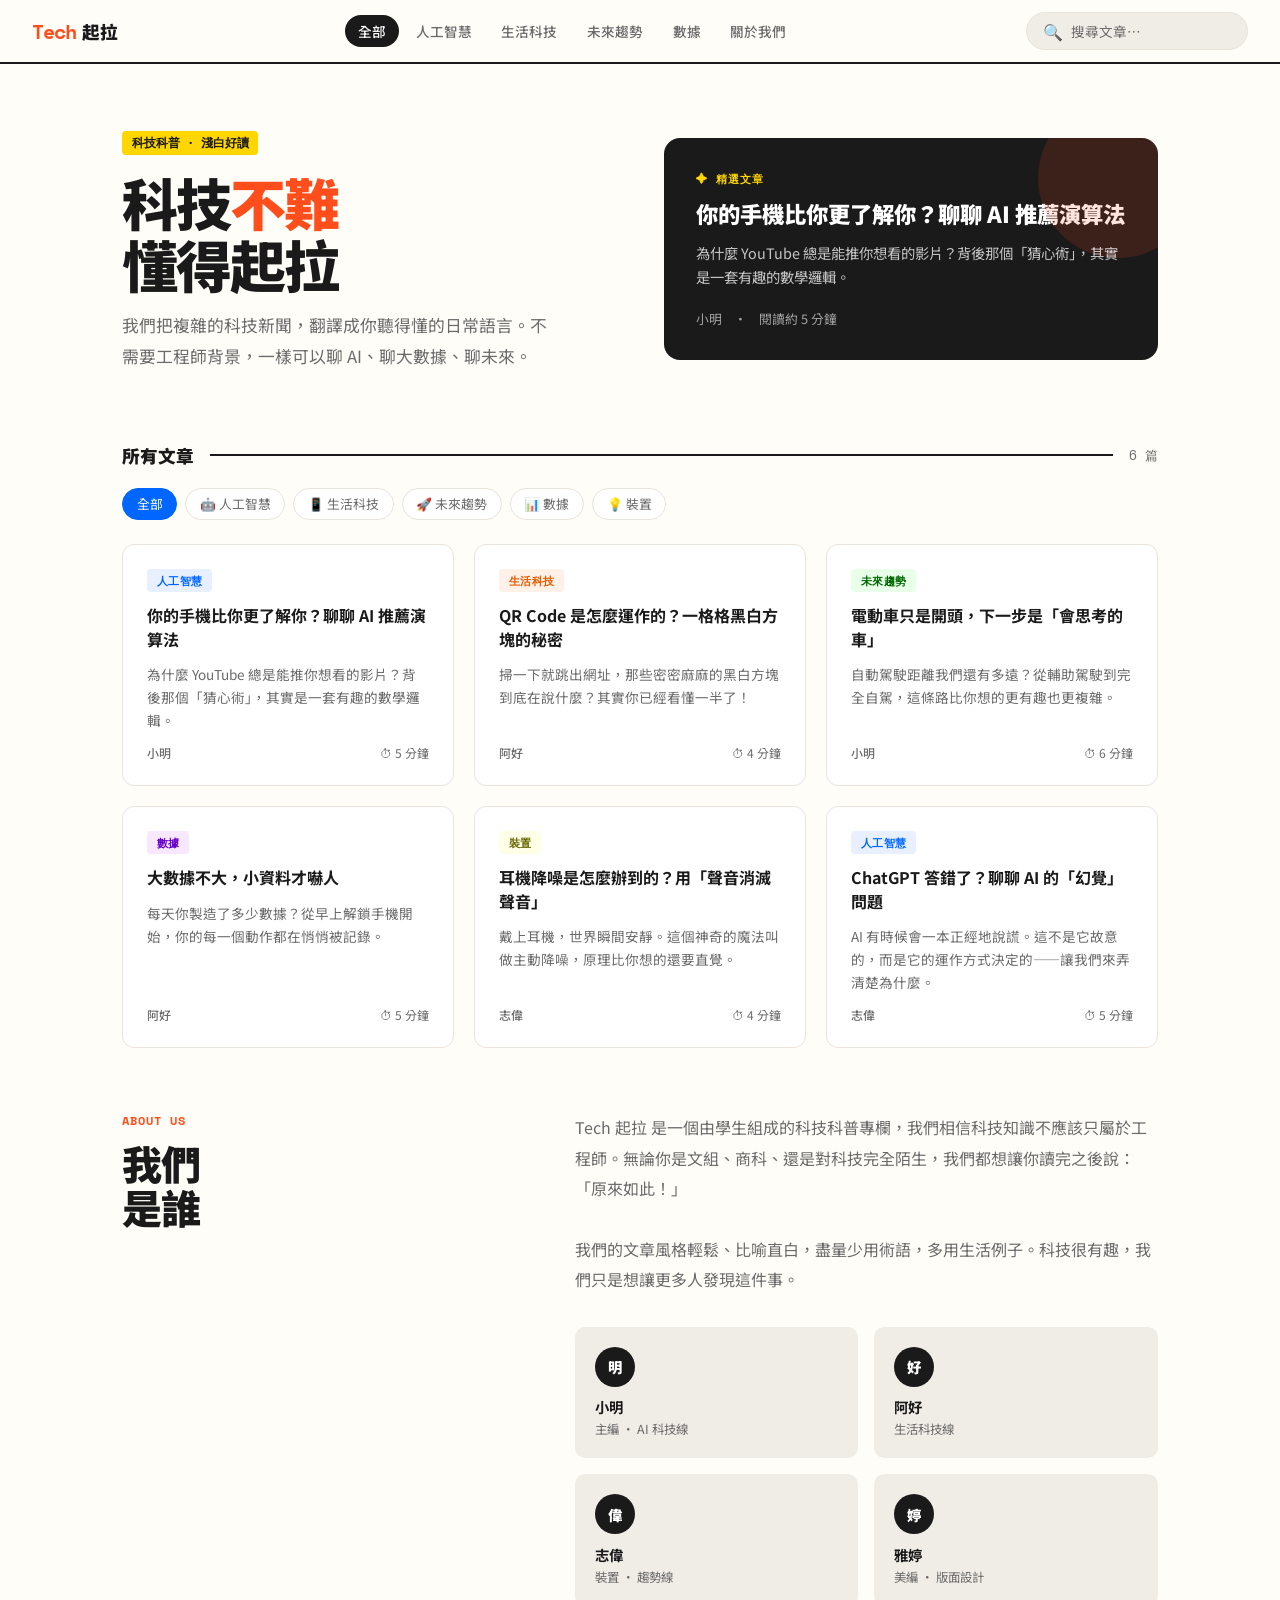
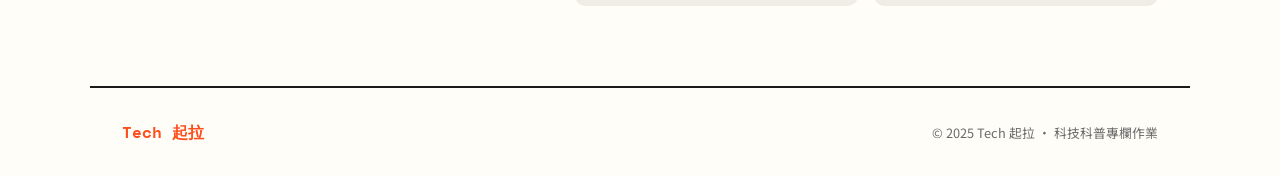
==== tech-qila.html @ 8c1a24b3 "first commit" ====
<!DOCTYPE html>
<html lang="zh-TW">
<head>
<meta charset="UTF-8">
<meta name="viewport" content="width=device-width, initial-scale=1.0">
<title>Tech 起拉 — 科技科普專欄</title>
<link rel="preconnect" href="https://fonts.googleapis.com">
<link href="https://fonts.googleapis.com/css2?family=Noto+Sans+TC:wght@400;500;700;900&family=Space+Mono:wght@400;700&display=swap" rel="stylesheet">
<style>
  :root {
    --bg: #FFFDF7;
    --ink: #1A1A1A;
    --ink-light: #6B6B6B;
    --accent: #FF4D1C;
    --accent2: #0066FF;
    --accent3: #FFD600;
    --card-bg: #FFFFFF;
    --border: #E8E4DC;
    --tag-bg: #F0EDE6;
  }

  * { margin: 0; padding: 0; box-sizing: border-box; }

  body {
    font-family: 'Noto Sans TC', sans-serif;
    background: var(--bg);
    color: var(--ink);
    overflow-x: hidden;
  }

  /* ── HEADER ── */
  header {
    position: sticky;
    top: 0;
    z-index: 100;
    background: var(--bg);
    border-bottom: 2px solid var(--ink);
    padding: 0 2rem;
    display: flex;
    align-items: center;
    justify-content: space-between;
    height: 64px;
  }

  .logo {
    display: flex;
    align-items: baseline;
    gap: 0.4rem;
    text-decoration: none;
  }
  .logo-tech {
    font-family: 'Space Mono', monospace;
    font-size: 1.25rem;
    font-weight: 700;
    color: var(--accent);
    letter-spacing: -1px;
  }
  .logo-zh {
    font-size: 1.1rem;
    font-weight: 900;
    color: var(--ink);
  }

  nav { display: flex; gap: 0.25rem; }
  nav button {
    background: none;
    border: none;
    padding: 0.4rem 0.8rem;
    font-family: 'Noto Sans TC', sans-serif;
    font-size: 0.85rem;
    font-weight: 500;
    color: var(--ink-light);
    cursor: pointer;
    border-radius: 20px;
    transition: all 0.2s;
  }
  nav button:hover, nav button.active {
    background: var(--ink);
    color: white;
  }

  .header-search {
    display: flex;
    align-items: center;
    gap: 0.5rem;
    background: var(--tag-bg);
    border: 1.5px solid var(--border);
    border-radius: 24px;
    padding: 0.4rem 1rem;
    transition: border-color 0.2s;
  }
  .header-search:focus-within { border-color: var(--accent2); }
  .header-search input {
    background: none;
    border: none;
    outline: none;
    font-family: 'Noto Sans TC', sans-serif;
    font-size: 0.85rem;
    color: var(--ink);
    width: 160px;
  }
  .header-search input::placeholder { color: var(--ink-light); }
  .search-icon { color: var(--ink-light); font-size: 1rem; }

  /* ── HERO ── */
  .hero {
    padding: 4rem 2rem 2rem;
    max-width: 1100px;
    margin: 0 auto;
    display: grid;
    grid-template-columns: 1fr 1fr;
    gap: 3rem;
    align-items: center;
  }

  .hero-text {}
  .hero-eyebrow {
    display: inline-block;
    font-family: 'Space Mono', monospace;
    font-size: 0.75rem;
    background: var(--accent3);
    color: var(--ink);
    padding: 0.2rem 0.6rem;
    border-radius: 4px;
    margin-bottom: 1rem;
    font-weight: 700;
  }
  .hero h1 {
    font-size: clamp(2.2rem, 5vw, 3.5rem);
    font-weight: 900;
    line-height: 1.1;
    letter-spacing: -2px;
    margin-bottom: 1rem;
  }
  .hero h1 span { color: var(--accent); }
  .hero-desc {
    font-size: 1.05rem;
    line-height: 1.8;
    color: var(--ink-light);
    max-width: 440px;
  }

  .hero-featured {
    background: var(--ink);
    border-radius: 16px;
    padding: 2rem;
    color: white;
    position: relative;
    overflow: hidden;
    cursor: pointer;
    transition: transform 0.3s;
  }
  .hero-featured:hover { transform: translateY(-4px); }
  .hero-featured::before {
    content: '';
    position: absolute;
    top: -40px; right: -40px;
    width: 160px; height: 160px;
    background: var(--accent);
    border-radius: 50%;
    opacity: 0.15;
  }
  .featured-tag {
    font-family: 'Space Mono', monospace;
    font-size: 0.7rem;
    color: var(--accent3);
    font-weight: 700;
    letter-spacing: 1px;
    margin-bottom: 0.75rem;
  }
  .hero-featured h2 {
    font-size: 1.4rem;
    font-weight: 900;
    line-height: 1.3;
    margin-bottom: 0.75rem;
  }
  .hero-featured p {
    font-size: 0.9rem;
    line-height: 1.7;
    opacity: 0.75;
    margin-bottom: 1.25rem;
  }
  .featured-meta {
    display: flex;
    align-items: center;
    gap: 0.75rem;
    font-size: 0.8rem;
    opacity: 0.6;
  }

  /* ── DIVIDER ── */
  .section-divider {
    max-width: 1100px;
    margin: 2.5rem auto 0;
    padding: 0 2rem;
    display: flex;
    align-items: center;
    gap: 1rem;
  }
  .section-divider h3 {
    font-size: 1.1rem;
    font-weight: 900;
    white-space: nowrap;
  }
  .divider-line {
    flex: 1;
    height: 2px;
    background: var(--ink);
  }

  /* ── TAGS FILTER ── */
  .tags-bar {
    max-width: 1100px;
    margin: 1.25rem auto 0;
    padding: 0 2rem;
    display: flex;
    flex-wrap: wrap;
    gap: 0.5rem;
    align-items: center;
  }
  .tag-btn {
    border: 1.5px solid var(--border);
    background: white;
    padding: 0.35rem 0.85rem;
    border-radius: 20px;
    font-family: 'Noto Sans TC', sans-serif;
    font-size: 0.8rem;
    color: var(--ink-light);
    cursor: pointer;
    transition: all 0.2s;
  }
  .tag-btn:hover { border-color: var(--accent2); color: var(--accent2); }
  .tag-btn.active {
    background: var(--accent2);
    border-color: var(--accent2);
    color: white;
  }

  /* ── ARTICLE GRID ── */
  .articles-grid {
    max-width: 1100px;
    margin: 1.5rem auto 0;
    padding: 0 2rem;
    display: grid;
    grid-template-columns: repeat(3, 1fr);
    gap: 1.25rem;
  }

  .article-card {
    background: var(--card-bg);
    border: 1.5px solid var(--border);
    border-radius: 12px;
    padding: 1.5rem;
    cursor: pointer;
    transition: all 0.25s;
    display: flex;
    flex-direction: column;
    gap: 0.75rem;
    position: relative;
    overflow: hidden;
  }
  .article-card::after {
    content: '';
    position: absolute;
    bottom: 0; left: 0; right: 0;
    height: 3px;
    background: var(--accent);
    transform: scaleX(0);
    transition: transform 0.25s;
    transform-origin: left;
  }
  .article-card:hover {
    border-color: var(--ink);
    transform: translateY(-3px);
    box-shadow: 4px 4px 0 var(--ink);
  }
  .article-card:hover::after { transform: scaleX(1); }

  .card-category {
    font-family: 'Space Mono', monospace;
    font-size: 0.7rem;
    font-weight: 700;
    letter-spacing: 0.5px;
    padding: 0.2rem 0.6rem;
    border-radius: 4px;
    display: inline-block;
    width: fit-content;
  }
  .cat-ai { background: #E8F0FF; color: var(--accent2); }
  .cat-life { background: #FFF0E8; color: #E05C00; }
  .cat-future { background: #E8FFE8; color: #006600; }
  .cat-data { background: #F8E8FF; color: #6600CC; }
  .cat-device { background: #FFFFE8; color: #666600; }

  .card-title {
    font-size: 1rem;
    font-weight: 700;
    line-height: 1.45;
    color: var(--ink);
  }
  .card-excerpt {
    font-size: 0.85rem;
    line-height: 1.7;
    color: var(--ink-light);
    flex: 1;
  }
  .card-footer {
    display: flex;
    justify-content: space-between;
    align-items: center;
    font-size: 0.75rem;
    color: var(--ink-light);
    margin-top: auto;
  }
  .card-author { font-weight: 500; }
  .card-read {
    display: flex;
    align-items: center;
    gap: 0.25rem;
  }

  /* ── ABOUT SECTION ── */
  .about-section {
    max-width: 1100px;
    margin: 4rem auto 0;
    padding: 0 2rem;
    display: grid;
    grid-template-columns: 1fr 1.5fr;
    gap: 4rem;
    align-items: start;
  }
  .about-sticky { position: sticky; top: 80px; }
  .about-label {
    font-family: 'Space Mono', monospace;
    font-size: 0.75rem;
    font-weight: 700;
    color: var(--accent);
    letter-spacing: 1px;
    margin-bottom: 0.75rem;
  }
  .about-title {
    font-size: 2.5rem;
    font-weight: 900;
    line-height: 1.1;
    letter-spacing: -1.5px;
  }
  .about-content {}
  .about-desc {
    font-size: 1rem;
    line-height: 1.9;
    color: var(--ink-light);
    margin-bottom: 2rem;
  }
  .team-grid {
    display: grid;
    grid-template-columns: 1fr 1fr;
    gap: 1rem;
  }
  .team-card {
    background: var(--tag-bg);
    border-radius: 10px;
    padding: 1.25rem;
  }
  .team-avatar {
    width: 40px; height: 40px;
    border-radius: 50%;
    background: var(--ink);
    color: white;
    display: flex; align-items: center; justify-content: center;
    font-weight: 900; font-size: 0.9rem;
    margin-bottom: 0.6rem;
  }
  .team-name { font-weight: 700; font-size: 0.9rem; margin-bottom: 0.2rem; }
  .team-role { font-size: 0.78rem; color: var(--ink-light); }

  /* ── FOOTER ── */
  footer {
    margin-top: 5rem;
    padding: 2rem;
    border-top: 2px solid var(--ink);
    display: flex;
    justify-content: space-between;
    align-items: center;
    max-width: 1100px;
    margin-left: auto;
    margin-right: auto;
  }
  .footer-logo {
    font-family: 'Space Mono', monospace;
    font-weight: 700;
    font-size: 1rem;
    color: var(--accent);
  }
  .footer-note { font-size: 0.8rem; color: var(--ink-light); }

  /* ── MODAL ── */
  .modal-overlay {
    display: none;
    position: fixed; inset: 0;
    background: rgba(0,0,0,0.5);
    z-index: 200;
    backdrop-filter: blur(4px);
    padding: 2rem;
    overflow-y: auto;
  }
  .modal-overlay.open { display: flex; align-items: flex-start; justify-content: center; padding-top: 5rem; }
  .modal {
    background: var(--bg);
    border-radius: 16px;
    padding: 2.5rem;
    max-width: 680px;
    width: 100%;
    position: relative;
    animation: slideUp 0.3s ease;
  }
  @keyframes slideUp {
    from { opacity: 0; transform: translateY(20px); }
    to { opacity: 1; transform: translateY(0); }
  }
  .modal-close {
    position: absolute;
    top: 1.25rem; right: 1.25rem;
    background: var(--tag-bg);
    border: none;
    width: 36px; height: 36px;
    border-radius: 50%;
    font-size: 1.2rem;
    cursor: pointer;
    display: flex; align-items: center; justify-content: center;
    transition: background 0.2s;
  }
  .modal-close:hover { background: var(--border); }
  .modal-category { margin-bottom: 0.75rem; }
  .modal-title {
    font-size: 1.8rem;
    font-weight: 900;
    line-height: 1.25;
    margin-bottom: 0.75rem;
    letter-spacing: -0.5px;
  }
  .modal-meta {
    font-size: 0.8rem;
    color: var(--ink-light);
    margin-bottom: 1.5rem;
    display: flex; gap: 1rem;
  }
  .modal-body {
    font-size: 0.95rem;
    line-height: 1.9;
    color: #333;
  }
  .modal-body p { margin-bottom: 1rem; }

  /* ── NO RESULTS ── */
  .no-results {
    grid-column: 1/-1;
    text-align: center;
    padding: 4rem 2rem;
    color: var(--ink-light);
  }
  .no-results .emoji { font-size: 3rem; margin-bottom: 1rem; }

  /* ── ANIMATIONS ── */
  .fade-in {
    opacity: 0;
    transform: translateY(16px);
    animation: fadeIn 0.5s ease forwards;
  }
  @keyframes fadeIn {
    to { opacity: 1; transform: translateY(0); }
  }

  /* ── RESPONSIVE ── */
  @media (max-width: 768px) {
    .hero { grid-template-columns: 1fr; gap: 2rem; }
    .articles-grid { grid-template-columns: 1fr; }
    .about-section { grid-template-columns: 1fr; gap: 2rem; }
    .team-grid { grid-template-columns: 1fr 1fr; }
    nav { display: none; }
    footer { flex-direction: column; gap: 0.5rem; text-align: center; }
    .header-search input { width: 120px; }
  }
</style>
</head>
<body>

<!-- HEADER -->
<header>
  <a class="logo" href="#" onclick="scrollToTop()">
    <span class="logo-tech">Tech</span>
    <span class="logo-zh">起拉</span>
  </a>
  <nav>
    <button class="active" onclick="filterCategory('all', this)">全部</button>
    <button onclick="filterCategory('AI', this)">人工智慧</button>
    <button onclick="filterCategory('生活科技', this)">生活科技</button>
    <button onclick="filterCategory('未來趨勢', this)">未來趨勢</button>
    <button onclick="filterCategory('數據', this)">數據</button>
    <button onclick="scrollToAbout()">關於我們</button>
  </nav>
  <div class="header-search">
    <span class="search-icon">🔍</span>
    <input type="text" id="searchInput" placeholder="搜尋文章…" oninput="handleSearch()">
  </div>
</header>

<!-- HERO -->
<section class="hero">
  <div class="hero-text fade-in">
    <span class="hero-eyebrow">科技科普 · 淺白好讀</span>
    <h1>科技<span>不難</span><br>懂得起拉</h1>
    <p class="hero-desc">我們把複雜的科技新聞，翻譯成你聽得懂的日常語言。不需要工程師背景，一樣可以聊 AI、聊大數據、聊未來。</p>
  </div>
  <div class="hero-featured fade-in" style="animation-delay:0.15s" onclick="openModal(0)">
    <div class="featured-tag">✦ 精選文章</div>
    <h2>你的手機比你更了解你？聊聊 AI 推薦演算法</h2>
    <p>為什麼 YouTube 總是能推你想看的影片？背後那個「猜心術」，其實是一套有趣的數學邏輯。</p>
    <div class="featured-meta">
      <span>小明</span>
      <span>·</span>
      <span>閱讀約 5 分鐘</span>
    </div>
  </div>
</section>

<!-- ARTICLES SECTION -->
<div class="section-divider">
  <h3>所有文章</h3>
  <div class="divider-line"></div>
  <span id="article-count" style="font-family:'Space Mono',monospace;font-size:0.8rem;color:var(--ink-light)"></span>
</div>

<div class="tags-bar" id="tagsBar">
  <button class="tag-btn active" onclick="filterTag('全部', this)">全部</button>
  <button class="tag-btn" onclick="filterTag('AI', this)">🤖 人工智慧</button>
  <button class="tag-btn" onclick="filterTag('生活科技', this)">📱 生活科技</button>
  <button class="tag-btn" onclick="filterTag('未來趨勢', this)">🚀 未來趨勢</button>
  <button class="tag-btn" onclick="filterTag('數據', this)">📊 數據</button>
  <button class="tag-btn" onclick="filterTag('裝置', this)">💡 裝置</button>
</div>

<div class="articles-grid" id="articlesGrid"></div>

<!-- ABOUT SECTION -->
<section class="about-section" id="aboutSection">
  <div class="about-sticky">
    <div class="about-label">ABOUT US</div>
    <h2 class="about-title">我們<br>是誰</h2>
  </div>
  <div class="about-content">
    <p class="about-desc">
      Tech 起拉 是一個由學生組成的科技科普專欄，我們相信科技知識不應該只屬於工程師。無論你是文組、商科、還是對科技完全陌生，我們都想讓你讀完之後說：「原來如此！」
      <br><br>
      我們的文章風格輕鬆、比喻直白，盡量少用術語，多用生活例子。科技很有趣，我們只是想讓更多人發現這件事。
    </p>
    <div class="team-grid" id="teamGrid"></div>
  </div>
</section>

<footer>
  <div class="footer-logo">Tech 起拉</div>
  <div class="footer-note">© 2025 Tech 起拉 · 科技科普專欄作業</div>
</footer>

<!-- MODAL -->
<div class="modal-overlay" id="modalOverlay" onclick="closeModalOnOverlay(event)">
  <div class="modal" id="modalContent">
    <button class="modal-close" onclick="closeModal()">✕</button>
    <div class="modal-category" id="modalCategory"></div>
    <h2 class="modal-title" id="modalTitle"></h2>
    <div class="modal-meta" id="modalMeta"></div>
    <div class="modal-body" id="modalBody"></div>
  </div>
</div>

<script>
// ── DATA ──
const articles = [
  {
    category: 'AI',
    catClass: 'cat-ai',
    catLabel: '人工智慧',
    title: '你的手機比你更了解你？聊聊 AI 推薦演算法',
    excerpt: '為什麼 YouTube 總是能推你想看的影片？背後那個「猜心術」，其實是一套有趣的數學邏輯。',
    author: '小明',
    date: '2025.05',
    read: '5 分鐘',
    body: '<p>你有沒有這種經驗：只是在 YouTube 上看了一部貓咪影片，結果接下來三小時全在看貓？這不是巧合，而是「推薦演算法」在背後悄悄發揮作用。</p><p>簡單來說，推薦演算法就是一個「猜你喜歡」的程式。它會記錄你看過什麼、停留了多久、有沒有按讚，然後把這些資料和「跟你類似的人」的行為做比對，找出你最可能喜歡的內容推給你。</p><p>這聽起來很聰明，但也有讓人擔心的地方。當演算法只推你「喜歡的」，你可能就很難接觸到不同觀點，形成所謂的「同溫層」。所以，偶爾手動搜尋一下你平常不太看的主題，對自己也是一種訓練喔！</p>'
  },
  {
    category: '生活科技',
    catClass: 'cat-life',
    catLabel: '生活科技',
    title: 'QR Code 是怎麼運作的？一格格黑白方塊的秘密',
    excerpt: '掃一下就跳出網址，那些密密麻麻的黑白方塊到底在說什麼？其實你已經看懂一半了！',
    author: '阿好',
    date: '2025.05',
    read: '4 分鐘',
    body: '<p>QR Code 看起來像是亂碼，但它其實是一種「視覺化的文字」。每一個黑色方塊代表一個 1，白色方塊代表一個 0，合在一起就能組成任何資訊，比如網址、電話號碼，或者超商的結帳資料。</p><p>它的設計非常聰明：即使有部分被污損或遮住，QR Code 還是能被正確讀取，因為它內建了「備份資訊」。這個特性叫做「錯誤更正」，是工程師刻意設計進去的保險機制。</p><p>下次掃 QR Code 的時候，不妨想想：你手機的相機在零點幾秒內完成了多少運算，才讓你順利跳轉到那個頁面。</p>'
  },
  {
    category: '未來趨勢',
    catClass: 'cat-future',
    catLabel: '未來趨勢',
    title: '電動車只是開頭，下一步是「會思考的車」',
    excerpt: '自動駕駛距離我們還有多遠？從輔助駕駛到完全自駕，這條路比你想的更有趣也更複雜。',
    author: '小明',
    date: '2025.04',
    read: '6 分鐘',
    body: '<p>特斯拉、BYD……電動車已經越來越常見。但你知道嗎？車子「會開車」這件事，才是真正改變世界的技術。</p><p>自動駕駛目前被分成五個等級，從「輔助駕駛」（像是車道維持）到「完全自動」（司機可以在車上睡覺）。目前市面上大多數車子只在等級二，離真正的自動駕駛還有一段距離。</p><p>最大的挑戰不是技術，而是「邊緣案例」——那些很罕見但很危險的情況，比如突然衝出來的小朋友、或者不按牌理出牌的摩托車。讓 AI 學會處理這些，才是工程師最頭痛的問題。</p>'
  },
  {
    category: '數據',
    catClass: 'cat-data',
    catLabel: '數據',
    title: '大數據不大，小資料才嚇人',
    excerpt: '每天你製造了多少數據？從早上解鎖手機開始，你的每一個動作都在悄悄被記錄。',
    author: '阿好',
    date: '2025.04',
    read: '5 分鐘',
    body: '<p>「大數據」這個詞聽起來很遙遠，好像只有大公司才需要管。但其實，你每天都在產生數據——解鎖手機的時間、走了幾步、點了什麼外送，這些加起來就是屬於你的「小數據」。</p><p>這些數據被收集、分析之後，可以用來改善服務，比如外送平台預測你今晚會點什麼。但也引發了隱私問題：你知道你的數據被拿去做什麼了嗎？</p><p>了解自己的數據足跡，是數位時代的基本素養。不需要成為工程師，只需要知道「設定 → 隱私」在哪裡就夠了。</p>'
  },
  {
    category: '裝置',
    catClass: 'cat-device',
    catLabel: '裝置',
    title: '耳機降噪是怎麼辦到的？用「聲音消滅聲音」',
    excerpt: '戴上耳機，世界瞬間安靜。這個神奇的魔法叫做主動降噪，原理比你想的還要直覺。',
    author: '志偉',
    date: '2025.03',
    read: '4 分鐘',
    body: '<p>主動降噪耳機（ANC）的原理，說穿了就是「用聲音對抗聲音」。耳機裡有個小麥克風，會偵測外面的噪音，然後立刻產生一個「反向」的聲波，兩個聲波相遇之後就互相抵消，讓你聽不到外面的聲音。</p><p>這個技術叫做「反相消除」，物理課有學過——兩個波形相同但方向相反的聲波，加在一起就等於零。</p><p>當然，這個過程需要在毫秒之內完成，所以耳機裡其實有一顆小小的處理器在快速運算。下次戴上 ANC 耳機的時候，你其實是在享受一場即時的物理實驗。</p>'
  },
  {
    category: 'AI',
    catClass: 'cat-ai',
    catLabel: '人工智慧',
    title: 'ChatGPT 答錯了？聊聊 AI 的「幻覺」問題',
    excerpt: 'AI 有時候會一本正經地說謊。這不是它故意的，而是它的運作方式決定的——讓我們來弄清楚為什麼。',
    author: '志偉',
    date: '2025.03',
    read: '5 分鐘',
    body: '<p>你可能聽說過 ChatGPT 「一本正經地胡說八道」。這個現象有個專有名詞叫做「幻覺」（Hallucination），指的是 AI 產生了看起來合理、但實際上是錯的內容。</p><p>為什麼會這樣？因為 AI 語言模型的本質，是「預測下一個字最可能是什麼」。它不是在查資料，而是在根據訓練資料猜測「這個句子接下來應該怎麼說」。所以當它不確定的時候，它不會說「我不知道」，而是繼續猜——有時猜錯了，還猜得很有自信。</p><p>所以使用 AI 的正確心態是：把它當成一個很快很博學的助手，但重要的事情還是要自己查清楚。</p>'
  }
];

const team = [
  { name: '小明', role: '主編 · AI 科技線', initial: '明' },
  { name: '阿好', role: '生活科技線', initial: '好' },
  { name: '志偉', role: '裝置 · 趨勢線', initial: '偉' },
  { name: '雅婷', role: '美編 · 版面設計', initial: '婷' },
];

// ── STATE ──
let currentTag = '全部';
let searchQuery = '';
let currentArticleIndex = null;

// ── RENDER ──
function renderArticles() {
  const grid = document.getElementById('articlesGrid');
  let filtered = articles.filter(a => {
    const matchTag = currentTag === '全部' || a.category === currentTag;
    const matchSearch = a.title.includes(searchQuery) || a.excerpt.includes(searchQuery) || a.catLabel.includes(searchQuery);
    return matchTag && matchSearch;
  });

  document.getElementById('article-count').textContent = filtered.length + ' 篇';

  if (filtered.length === 0) {
    grid.innerHTML = `<div class="no-results"><div class="emoji">🔍</div><p>找不到「${searchQuery}」相關的文章</p></div>`;
    return;
  }

  grid.innerHTML = filtered.map((a, i) => `
    <div class="article-card fade-in" style="animation-delay:${i * 0.07}s" onclick="openModal(${articles.indexOf(a)})">
      <span class="card-category ${a.catClass}">${a.catLabel}</span>
      <div class="card-title">${a.title}</div>
      <div class="card-excerpt">${a.excerpt}</div>
      <div class="card-footer">
        <span class="card-author">${a.author}</span>
        <span class="card-read">⏱ ${a.read}</span>
      </div>
    </div>
  `).join('');
}

function renderTeam() {
  document.getElementById('teamGrid').innerHTML = team.map(m => `
    <div class="team-card">
      <div class="team-avatar">${m.initial}</div>
      <div class="team-name">${m.name}</div>
      <div class="team-role">${m.role}</div>
    </div>
  `).join('');
}

// ── FILTERS ──
function filterCategory(cat, btn) {
  currentTag = cat === 'all' ? '全部' : cat;
  renderArticles();
  document.querySelectorAll('nav button').forEach(b => b.classList.remove('active'));
  btn.classList.add('active');
  // sync tag buttons
  document.querySelectorAll('.tag-btn').forEach(b => {
    b.classList.toggle('active', b.textContent.includes(currentTag) || (currentTag === '全部' && b.textContent === '全部'));
  });
}

function filterTag(tag, btn) {
  currentTag = tag;
  renderArticles();
  document.querySelectorAll('.tag-btn').forEach(b => b.classList.remove('active'));
  btn.classList.add('active');
}

function handleSearch() {
  searchQuery = document.getElementById('searchInput').value.trim();
  renderArticles();
}

// ── MODAL ──
function openModal(index) {
  const a = articles[index];
  currentArticleIndex = index;
  document.getElementById('modalCategory').innerHTML = `<span class="card-category ${a.catClass}">${a.catLabel}</span>`;
  document.getElementById('modalTitle').textContent = a.title;
  document.getElementById('modalMeta').innerHTML = `<span>✍️ ${a.author}</span><span>📅 ${a.date}</span><span>⏱ 閱讀約 ${a.read}</span>`;
  document.getElementById('modalBody').innerHTML = a.body;
  document.getElementById('modalOverlay').classList.add('open');
  document.body.style.overflow = 'hidden';
}

function closeModal() {
  document.getElementById('modalOverlay').classList.remove('open');
  document.body.style.overflow = '';
}

function closeModalOnOverlay(e) {
  if (e.target === document.getElementById('modalOverlay')) closeModal();
}

// ── SCROLL ──
function scrollToAbout() {
  document.getElementById('aboutSection').scrollIntoView({ behavior: 'smooth' });
}
function scrollToTop() {
  window.scrollTo({ top: 0, behavior: 'smooth' });
}

// ── KEYBOARD ──
document.addEventListener('keydown', e => {
  if (e.key === 'Escape') closeModal();
});

// ── INIT ──
renderArticles();
renderTeam();
</script>
</body>
</html>
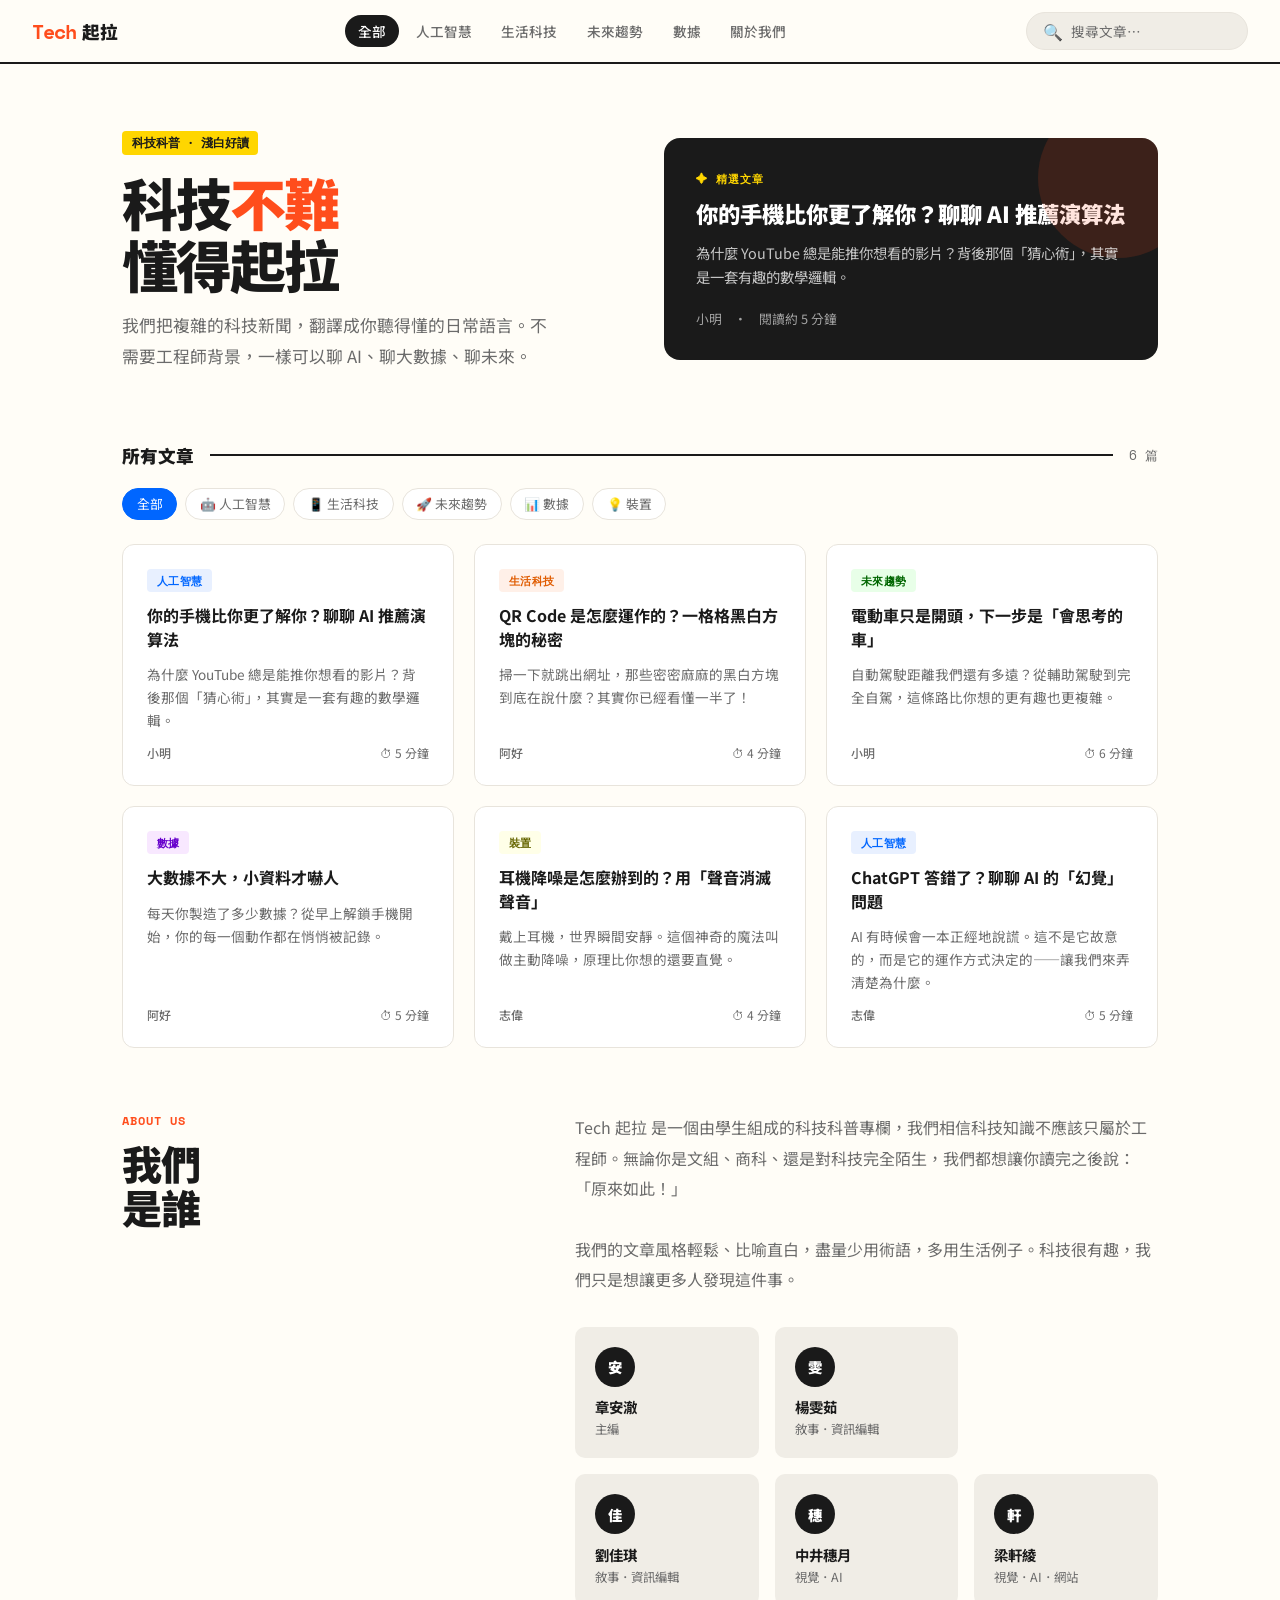
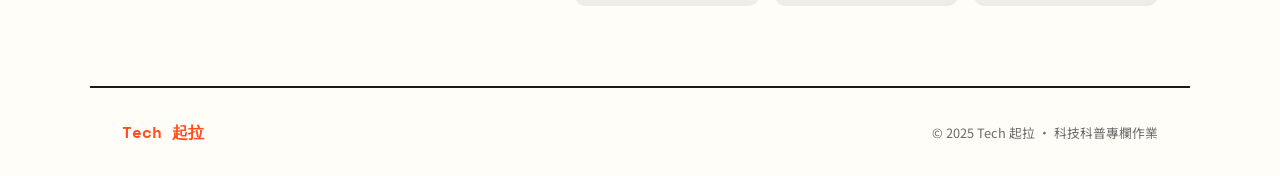
==== commit e28833db: "update team members" ====
--- a/tech-qila.html
+++ b/tech-qila.html
@@ -353,8 +353,21 @@
   }
   .team-grid {
     display: grid;
-    grid-template-columns: 1fr 1fr;
+    grid-template-columns: repeat(2, 1fr);
     gap: 1rem;
+  }
+  .team-grid .team-card:nth-child(3) {
+    grid-column: 1 / 2;
+  }
+  .team-grid .team-card:nth-child(4),
+  .team-grid .team-card:nth-child(5) {
+    grid-column: auto;
+  }
+  .team-grid {
+    grid-template-columns: repeat(3, 1fr);
+  }
+  @media (max-width: 768px) {
+    .team-grid { grid-template-columns: repeat(2, 1fr); }
   }
   .team-card {
     background: var(--tag-bg);
@@ -645,10 +658,11 @@
 ];
 
 const team = [
-  { name: '小明', role: '主編 · AI 科技線', initial: '明' },
-  { name: '阿好', role: '生活科技線', initial: '好' },
-  { name: '志偉', role: '裝置 · 趨勢線', initial: '偉' },
-  { name: '雅婷', role: '美編 · 版面設計', initial: '婷' },
+  { name: '章安澈', role: '主編', initial: '安' },
+  { name: '楊雯茹', role: '敘事．資訊編輯', initial: '雯' },
+  { name: '劉佳琪', role: '敘事．資訊編輯', initial: '佳' },
+  { name: '中井穗月', role: '視覺．AI', initial: '穗' },
+  { name: '梁軒綾', role: '視覺．AI．網站', initial: '軒' },
 ];
 
 // ── STATE ──
